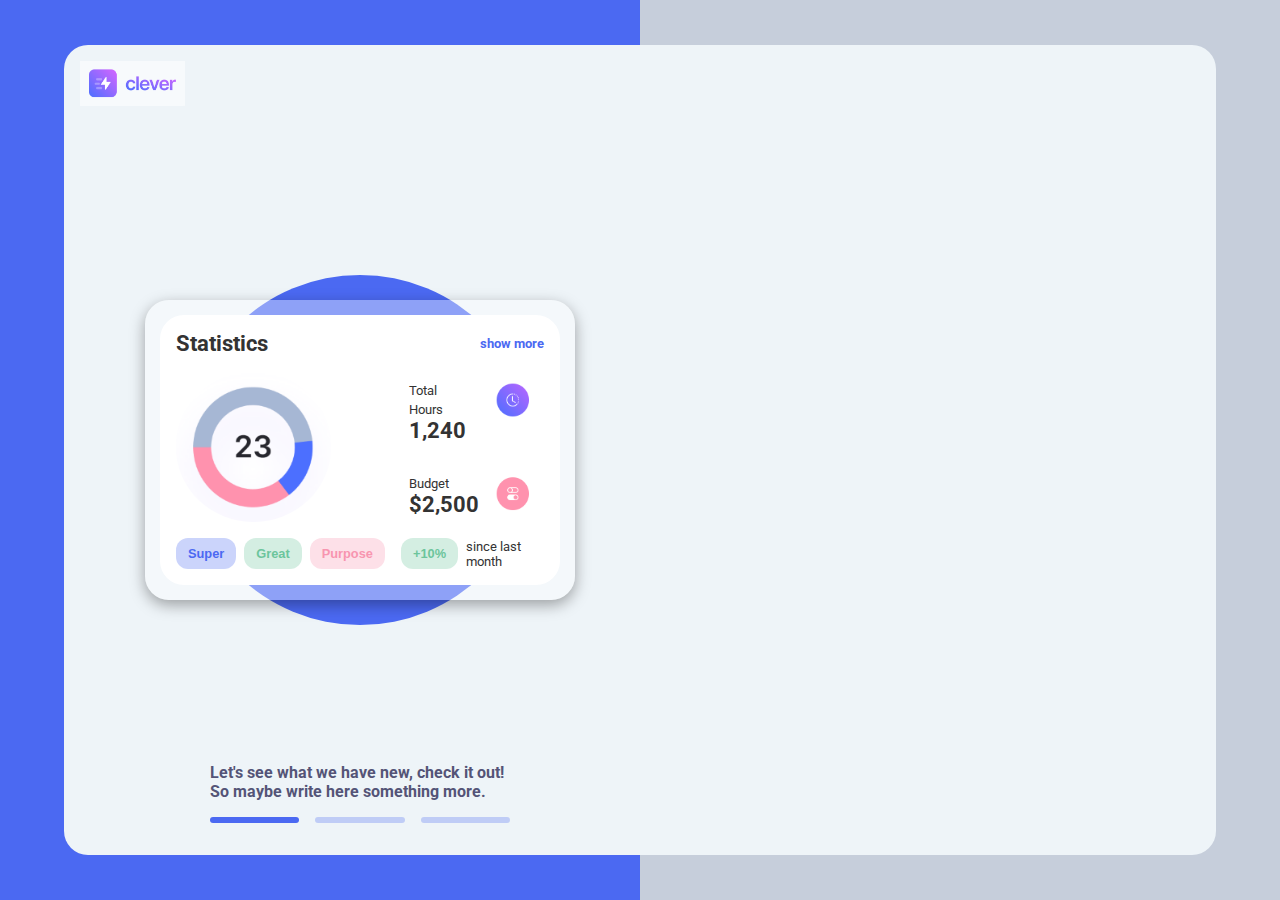
==== first-challenge-design/index.html @ fcada34f "completed first sied" ====
<!DOCTYPE html>
<html lang="en">

<head>
    <meta charset="UTF-8">
    <meta http-equiv="X-UA-Compatible" content="IE=edge">
    <meta name="viewport" content="width=device-width, initial-scale=1.0">
    <link rel="stylesheet" href="./style.css">
    <link rel="preconnect" href="https://fonts.googleapis.com">
<link rel="preconnect" href="https://fonts.gstatic.com" crossorigin>
<link href="https://fonts.googleapis.com/css2?family=Roboto:wght@100;300;400;500;700;900&display=swap" rel="stylesheet">
    <title>Klab Design</title>
</head>

<body>
    <main>
        <div class="container">
            <section class="left">
                <div class="logo">
                    <img src="./images/logo.png" alt="Clever">
                </div>

                <div class="analytics">
                    <div class="analytics__circle"></div>
                    <div class="analytics__drop-shadow"></div>
                    <div class="analytics__stats">
                        <div class="analytics__stats-header">
                            <h2>Statistics</h2>
                            <a href="" class="analytics__stats-link">show more</a>
                        </div>
                        <div class="analytics__charts">
                            <div class="analytics__charts-overall">
                                <img src="./images/chart.png" class="overall_img" alt="chart">
                                <div class="analytics__buttons">
                                    <button class="primary">Super</button>
                                    <button class="success">Great</button>
                                    <button class="danger">Purpose</button>
                                </div>
                            </div>
                            <div class="analytics__charts-totals">
                                <div class="analytics__charts-totals__total">
                                    <span class="total_text">
                                        <span class="total_text-caption">Total Hours</span>
                                        <span class="total_text-count">1,240</span>
                                    </span>
                                    <img src="./images/alarm.png" alt="time" class="total_img">
                                </div>
                                <div class="analytics__charts-totals__total">
                                    <span class="total_text">
                                        <span class="total_text-caption">Budget</span>
                                        <span class="total_text-count">$2,500</span>
                                    </span>
                                    <img src="./images/money.png" alt="time" class="total_img">
                                </div>
                                <div class="analytics__buttons">
                                    <button class="success">+10%</button>
                                    <span>since last month</span>
                                </div>
                            </div>
                        </div>
                    </div>
                </div>

                <div class="left__footer">
                    <div class="left_footer-text">
                        Let's see what we have new, check it out! So
                         maybe write here something more.
                    </div>
                    <div class="left_footer-bars">
                        <span class="left_footer-bar"></span>
                        <span class="left_footer-bar"></span>
                        <span class="left_footer-bar"></span>
                    </div>
                </div>
            </section>
        </div>
    </main>
</body>

</html>
---- first-challenge-design/style.css ----
*,
*::before,
*::after {
    box-sizing: border-box;
    padding: 0;
    margin: 0;
}


html,
body {
    margin: 0;
    min-height: 100vh;
}

:root {
    --royal-blue: #4b69f2;
    --royal-blue-opacity: #4b6af24a;
    --white-ash: #eef4f8;
    --purple: #9ca9dc;
    --portage: #976af4;
    --pink: #f895b0;
    --pink-opacity: #f895b04a;
    --heather: #c6cedb;
    --green: #6cc59c;
    --green-opacity: #6cc59c4a;
    --buttercup: #f0b71c;
    --tea: #c1bbb0;
    --radius: 1.50rem;
    color: #333;
    font-family: 'Roboto', sans-serif;
}

main {
    min-height: 100vh;
    display: flex;
    align-items: center;
    justify-content: center;
    position: relative;
}

main::before {
    content: "";
    position: absolute;
    inset: 0;
    left: 50%;
    background-color: var(--heather);
    z-index: -1;
}

main::after {
    content: "";
    position: absolute;
    inset: 0;
    right: 50%;
    background-color: var(--royal-blue);
    z-index: -1;
}

.container {
    width: 90vw;
    height: 90vh;
    background-color: var(--white-ash);
    border-radius: var(--radius);
    padding: 1rem;
    display: grid;
    grid-template-columns: 1fr 1fr;
}


.container .left {
    display: flex;
    flex-direction: column;
    justify-content: space-between;
    position: relative;
}

.container .left .logo {
    margin-bottom: 1rem;
}

.analytics__circle {
    position: absolute;
    /* z-index: -1; */
    width:350px;
    height: 350px;
    border-radius: 50%;
    align-self: center;
    justify-self: center;
    background-color: var(--royal-blue);

    top: 50%;
    left: 50%;
    transform: translate(-50%, -50%);
}

.analytics__drop-shadow {
    position: absolute;
    /* z-index: -1; */
    width: 430px;
    height: 300px;
    border-radius: var(--radius);
    align-self: center;

    top: 50%;
    left: 50%;
    transform: translate(-50%, -50%);
    justify-self: center;
    backdrop-filter: blur(.5px);
    background-color: rgba(255, 255, 255, 0.375);
    box-shadow: rgba(0, 0, 0, 0.35) 0px 5px 15px;
}
.analytics__stats {
    display: flex;
    flex-direction: column;
    padding: 1rem;
    gap: 1rem;
    position: absolute;
    width: 400px;
    height: 270px;
    border-radius: var(--radius);
    align-self: center;
    /* box-shadow: ; */
    top: 50%;
    /* border: 2px solid black; */
    left: 50%;
    transform: translate(-50%, -50%);
    justify-self: center;
    background-color: rgba(255, 255, 255);
}
.analytics__charts {
    flex: 1;
    display: grid;
    grid-template-columns: 1fr  1fr;
    gap: 1rem;
}

.analytics__charts-overall {
    display: flex;
    flex-direction: column;
    justify-content: space-between;
}

.analytics__stats-header {
    display: flex;
    justify-content: space-between;
    align-items: center;
    font-size: .9rem;
}

.analytics__stats-link {
    color: var(--royal-blue);
    text-decoration: none;
    font-size: .8rem;
    font-weight: bold;
}

.overall_img {
    height: 150px;
    width: 155px;
    border-radius: 50%;
}

.analytics__charts-totals {
    display: flex;
    justify-content: space-between;
    gap: .5rem;
    flex-direction: column;
}

.analytics__charts-totals__total {
    display: grid;
    grid-template-columns: 1fr 1fr;
    padding: .5rem;
}

.total_text-caption {
    font-size: .8rem;
}
.total_text-count {
    font-size: 1.35rem;
    font-weight: bold;
}

.total_img {
    height: 40px;
    width: 45px;
    border-radius: 50%;
    justify-self: flex-end;
    grid-column-start: 2;
    grid-row-end: 0;
}

.analytics__buttons {
    grid-column-start: 1;
    grid-column-end: 3;
    display: flex;
    align-items: center;
    font-size: small;
    gap: .5rem;
}

.analytics__buttons button {
    border: 0;
    padding: .5rem .75rem;
    border-radius: .75rem;
    font-weight: bold;
    font-size: .8rem!important;
}

button.success {
    color: var(--green);
    background-color: var(--green-opacity);
}
button.primary {
    color: var(--royal-blue);
    background-color: var(--royal-blue-opacity);
}
button.danger {
    color: var(--pink);
    background-color: var(--pink-opacity);
}

.left__footer {
    display: flex;
    flex-direction: column;
    width: 300px;
    align-self: center;
    font-weight: 700;
    color: rgb(84, 84, 119);
    gap: 1rem;
    margin-bottom: 1rem;
}

.left_footer-bars {
    display: flex;
    align-items: center;
    justify-content: center;
    gap: 1rem;
}

.left_footer-bar {
    height: 5.7px;
    flex: 1;
    border-radius: var(--radius);
    background-color: var(--royal-blue-opacity);
}

.left_footer-bar:first-of-type {
    background-color: var(--royal-blue);
}
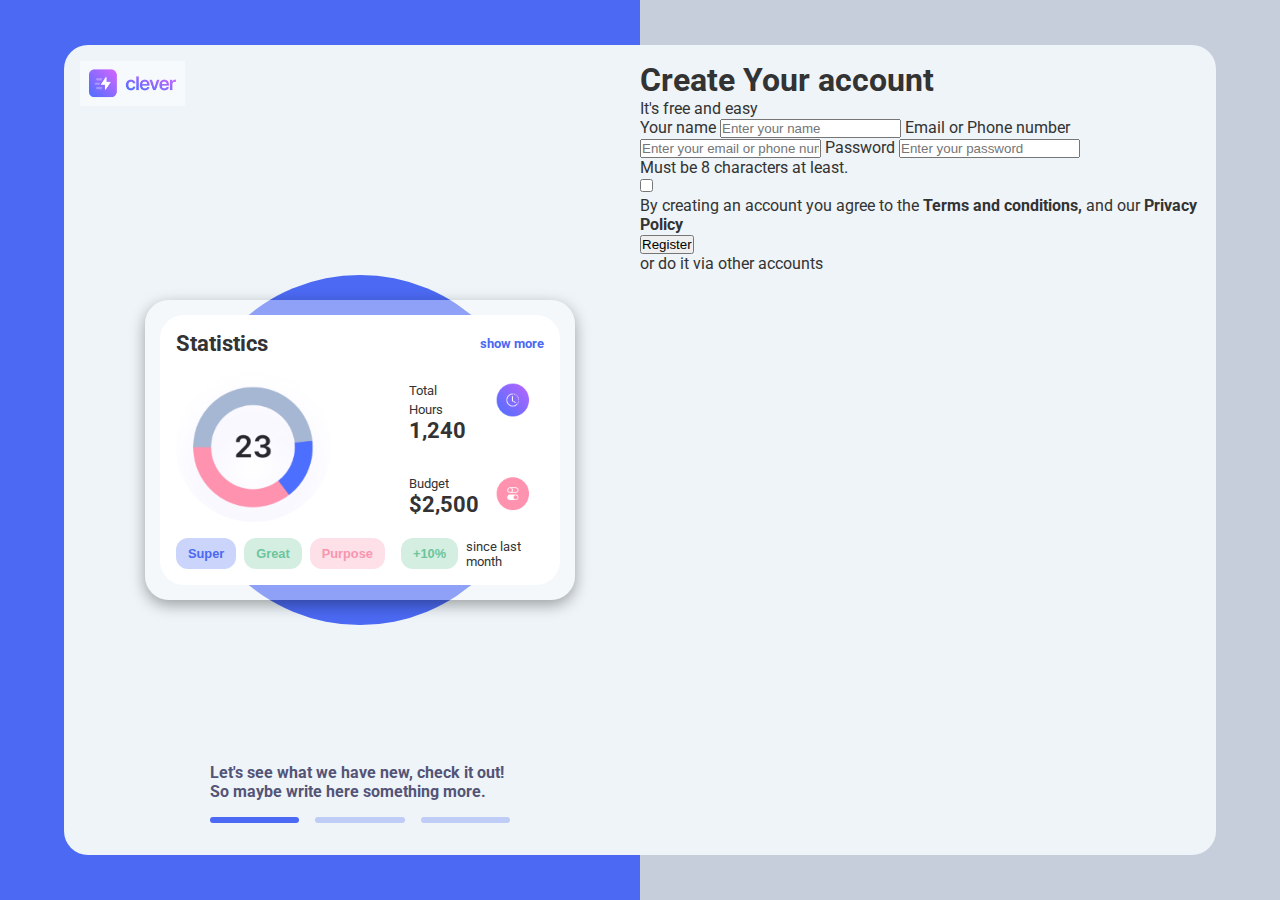
==== commit a568237e: "add new changes" ====
--- a/first-challenge-design/index.html
+++ b/first-challenge-design/index.html
@@ -7,8 +7,9 @@
     <meta name="viewport" content="width=device-width, initial-scale=1.0">
     <link rel="stylesheet" href="./style.css">
     <link rel="preconnect" href="https://fonts.googleapis.com">
-<link rel="preconnect" href="https://fonts.gstatic.com" crossorigin>
-<link href="https://fonts.googleapis.com/css2?family=Roboto:wght@100;300;400;500;700;900&display=swap" rel="stylesheet">
+    <link rel="preconnect" href="https://fonts.gstatic.com" crossorigin>
+    <link href="https://fonts.googleapis.com/css2?family=Roboto:wght@100;300;400;500;700;900&display=swap"
+        rel="stylesheet">
     <title>Klab Design</title>
 </head>
 
@@ -64,7 +65,7 @@
                 <div class="left__footer">
                     <div class="left_footer-text">
                         Let's see what we have new, check it out! So
-                         maybe write here something more.
+                        maybe write here something more.
                     </div>
                     <div class="left_footer-bars">
                         <span class="left_footer-bar"></span>
@@ -73,6 +74,31 @@
                     </div>
                 </div>
             </section>
+
+            <section class="right">
+                <div class="right__header">
+                    <h1 class="right__header-title">Create Your account</h1>
+                    <p class="right__header-subtitle">It's free and easy</p>
+                </div>
+                <div class="signup">
+                    <form class="signup__form" action="">
+                        <label for="name">Your name</label>
+                        <input type="text" id="name" placeholder="Enter your name" />
+                        <label>Email or Phone number</label>
+                        <input type="text" placeholder="Enter your email or phone number" />
+                        <label>Password</label>
+                        <input type="text" placeholder="Enter your password" />
+                        <div class="signup__form-helptext">Must be 8 characters at least.</div>
+                        <label class="signup__form-checklabel" for="check">
+                            <input type="checkbox" id="check" />
+                            <p>By creating an account you agree to the <strong>Terms and conditions,</strong>
+                                and our <strong>Privacy Policy</strong></p>
+                        </label>
+                        <button class="signup__form-button">Register</button>
+                    </form>
+                    <div class="signup__helptext">or do it via other accounts</div>
+                </div>
+            </section>
         </div>
     </main>
 </body>
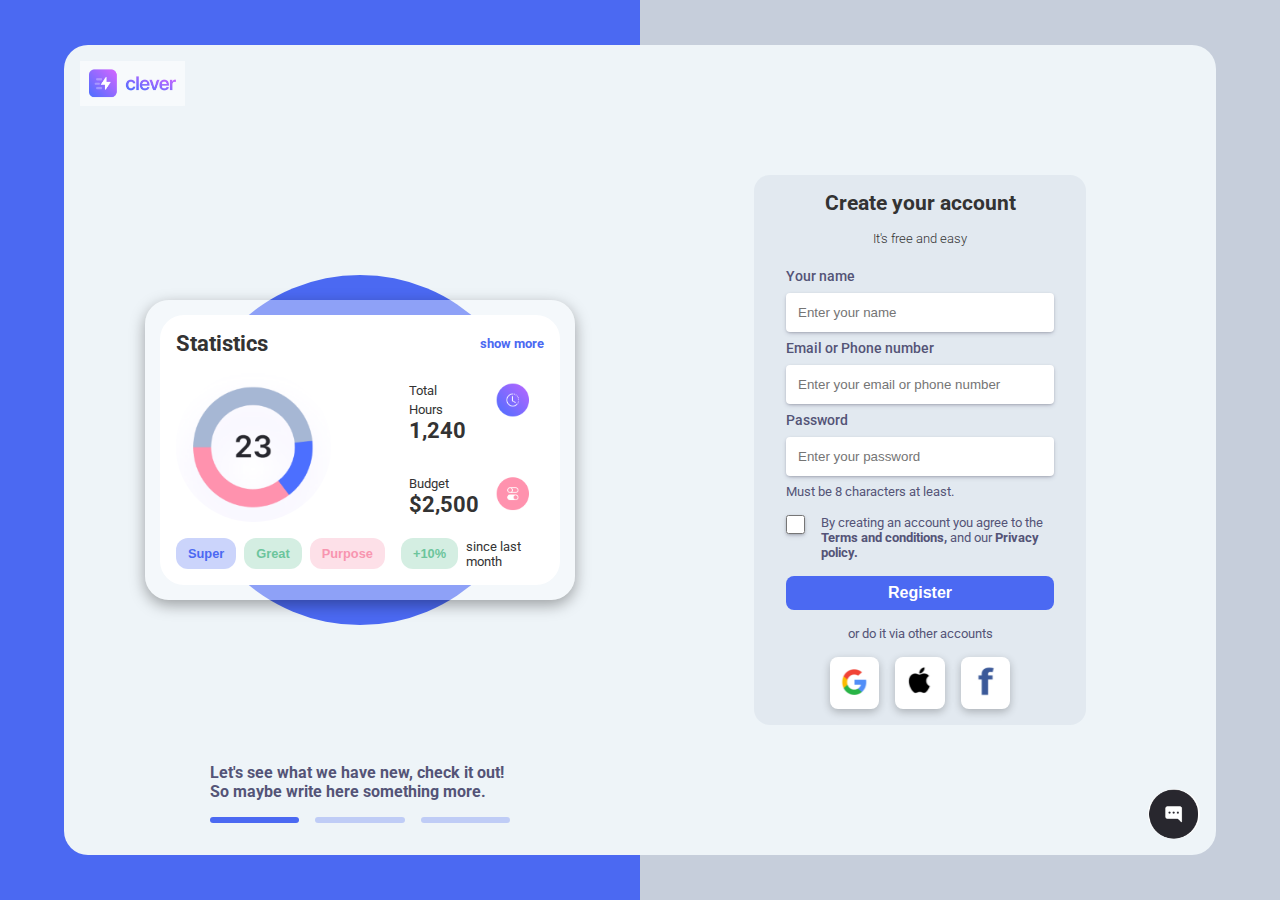
==== commit 006a9037: "design done" ====
--- a/first-challenge-design/index.html
+++ b/first-challenge-design/index.html
@@ -77,7 +77,7 @@
 
             <section class="right">
                 <div class="right__header">
-                    <h1 class="right__header-title">Create Your account</h1>
+                    <h1 class="right__header-title">Create your account</h1>
                     <p class="right__header-subtitle">It's free and easy</p>
                 </div>
                 <div class="signup">
@@ -92,13 +92,28 @@
                         <label class="signup__form-checklabel" for="check">
                             <input type="checkbox" id="check" />
                             <p>By creating an account you agree to the <strong>Terms and conditions,</strong>
-                                and our <strong>Privacy Policy</strong></p>
+                                and our <strong>Privacy policy.</strong></p>
                         </label>
                         <button class="signup__form-button">Register</button>
                     </form>
                     <div class="signup__helptext">or do it via other accounts</div>
+                    <div class="signup__options">
+                        <div class="signup__options-option">
+                            <img src="./images/google.png" alt="google">
+                        </div>
+                        <div class="signup__options-option">
+                            <img src="./images/apple.png" alt="apple">
+                        </div>
+                        <div class="signup__options-option">
+                            <img src="./images/facebook.png" alt="facebook">
+                        </div>
+                    </div>
                 </div>
+
             </section>
+            <div class="container__cornerimg">
+                <img src="./images/chat.png" alt="chat">
+            </div>
         </div>
     </main>
 </body>
--- a/first-challenge-design/style.css
+++ b/first-challenge-design/style.css
@@ -22,6 +22,7 @@
     --pink: #f895b0;
     --pink-opacity: #f895b04a;
     --heather: #c6cedb;
+    --heather-opacity: #c6cedb4a;
     --green: #6cc59c;
     --green-opacity: #6cc59c4a;
     --buttercup: #f0b71c;
@@ -65,6 +66,7 @@
     padding: 1rem;
     display: grid;
     grid-template-columns: 1fr 1fr;
+    position: relative;
 }
 
 
@@ -82,7 +84,7 @@
 .analytics__circle {
     position: absolute;
     /* z-index: -1; */
-    width:350px;
+    width: 350px;
     height: 350px;
     border-radius: 50%;
     align-self: center;
@@ -110,6 +112,7 @@
     background-color: rgba(255, 255, 255, 0.375);
     box-shadow: rgba(0, 0, 0, 0.35) 0px 5px 15px;
 }
+
 .analytics__stats {
     display: flex;
     flex-direction: column;
@@ -128,10 +131,11 @@
     justify-self: center;
     background-color: rgba(255, 255, 255);
 }
+
 .analytics__charts {
     flex: 1;
     display: grid;
-    grid-template-columns: 1fr  1fr;
+    grid-template-columns: 1fr 1fr;
     gap: 1rem;
 }
 
@@ -177,6 +181,7 @@
 .total_text-caption {
     font-size: .8rem;
 }
+
 .total_text-count {
     font-size: 1.35rem;
     font-weight: bold;
@@ -205,17 +210,19 @@
     padding: .5rem .75rem;
     border-radius: .75rem;
     font-weight: bold;
-    font-size: .8rem!important;
+    font-size: .8rem !important;
 }
 
 button.success {
     color: var(--green);
     background-color: var(--green-opacity);
 }
+
 button.primary {
     color: var(--royal-blue);
     background-color: var(--royal-blue-opacity);
 }
+
 button.danger {
     color: var(--pink);
     background-color: var(--pink-opacity);
@@ -248,4 +255,136 @@
 
 .left_footer-bar:first-of-type {
     background-color: var(--royal-blue);
+}
+
+.right {
+    display: flex;
+    align-items: center;
+    flex-direction: column;
+    background-color: var(--heather-opacity);
+    padding: 1rem;
+    border-radius: 1rem;
+    align-self: center;
+    justify-self: center;
+    max-width: 400px;
+}
+.signup {
+    display: flex;
+    align-items: center;
+    flex-direction: column;
+}
+
+.right__header {
+    display: flex;
+    flex-direction: column;
+    align-items: center;
+    gap: 1rem;
+    margin-bottom: .35rem;
+}
+
+.right__header-title {
+    font-size: 1.3rem;
+    font-weight: bold;
+}
+
+.right__header-subtitle {
+    font-weight: 300;
+    font-size: small;
+}
+
+.signup__form {
+    display: flex;
+    flex-direction: column;
+    gap: .5rem;
+    max-width: 300px;
+    padding: 1rem;
+    border-radius: 1rem;
+}
+
+.signup__form input {
+    padding: .75rem;
+    border-radius: .25rem;
+    border: 0;
+    background-color: white;
+    box-shadow: rgba(50, 50, 93, 0.25) 0px 2px 5px -1px, rgba(0, 0, 0, 0.3) 0px 1px 3px -1px;
+    outline: none;
+}
+
+.signup__form label {
+    font-weight: 500;
+    font-size: .9rem;
+    color: rgb(84, 84, 119);
+}
+
+.signup__form-helptext, .signup__helptext {
+    color: rgb(84, 84, 119);
+    font-size: small;
+}
+
+.signup__form-checklabel {
+    margin: .5rem 0;
+    display: grid;
+    grid-template-columns: auto 1fr;
+    align-items: flex-start; 
+    gap: 1rem;
+}
+
+.signup__form-checklabel input{
+    position: relative;
+    height: 1.2rem;
+    width: 1.2rem;
+    border-color: var(--heather);
+    cursor: pointer;
+}
+
+.signup__form-checklabel p {
+    font-weight: 400;
+    font-size: .8rem;
+}
+
+.signup__form-button {
+    border: 0;
+    background-color: var(--royal-blue);
+    color: white;
+    padding: .5rem .75rem;
+    font-weight: 600;
+    font-size: 1rem;
+    border-radius: .5rem;
+    cursor: pointer;
+}
+
+.signup__options {
+    display: flex;
+    align-items: center;
+    justify-content: center;
+    gap: 1rem;
+    margin-top: 1rem;
+}
+
+.signup__options-option {
+    padding: .5rem;
+    border-radius: .5rem;
+    background-color: white;
+    box-shadow: rgba(0, 0, 0, 0.24) 0px 3px 8px;
+    cursor: pointer;
+}
+
+.signup__options-option img {
+    height: 2rem;
+    width: 2.1rem;
+}
+
+.container__cornerimg {
+    position: absolute;
+    bottom: 1rem;
+    right: 1rem;
+    border-radius: 50%;
+    display: flex;
+    align-items: center;
+    justify-content: center;
+    overflow: hidden;
+    height: 50px;
+    width: 52px;
+    left: auto;
+    top: auto;
 }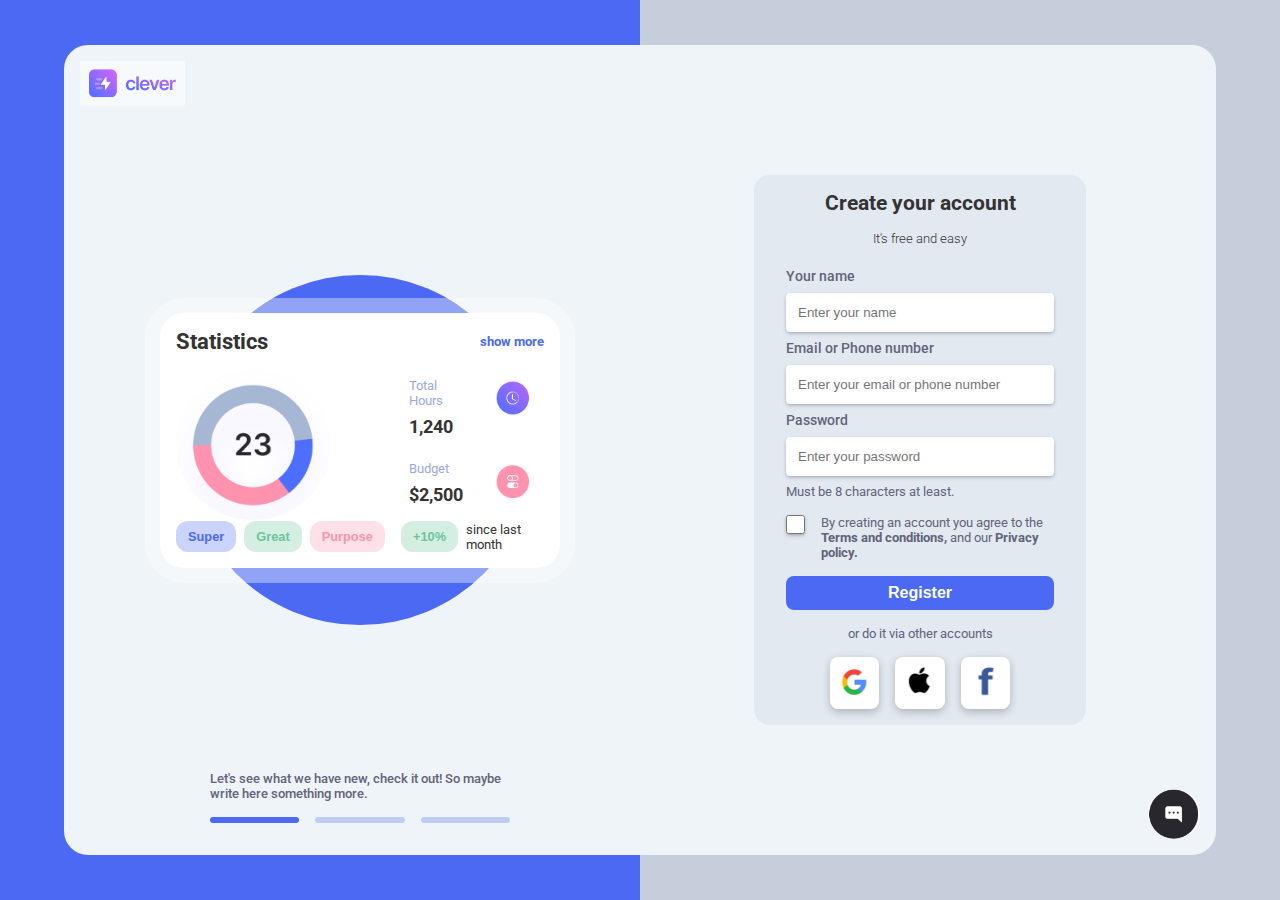
==== commit d8bd7574: "fxd bugs and few improvements" ====
--- a/first-challenge-design/index.html
+++ b/first-challenge-design/index.html
@@ -21,8 +21,8 @@
                     <img src="./images/logo.png" alt="Clever">
                 </div>
 
+                <div class="left__circle"></div>
                 <div class="analytics">
-                    <div class="analytics__circle"></div>
                     <div class="analytics__drop-shadow"></div>
                     <div class="analytics__stats">
                         <div class="analytics__stats-header">
@@ -40,16 +40,16 @@
                             </div>
                             <div class="analytics__charts-totals">
                                 <div class="analytics__charts-totals__total">
-                                    <span class="total_text">
-                                        <span class="total_text-caption">Total Hours</span>
-                                        <span class="total_text-count">1,240</span>
+                                    <span class="total__text">
+                                        <span class="total__text-caption">Total Hours</span>
+                                        <span class="total__text-count">1,240</span>
                                     </span>
                                     <img src="./images/alarm.png" alt="time" class="total_img">
                                 </div>
                                 <div class="analytics__charts-totals__total">
-                                    <span class="total_text">
-                                        <span class="total_text-caption">Budget</span>
-                                        <span class="total_text-count">$2,500</span>
+                                    <span class="total__text">
+                                        <span class="total__text-caption">Budget</span>
+                                        <span class="total__text-count">$2,500</span>
                                     </span>
                                     <img src="./images/money.png" alt="time" class="total_img">
                                 </div>
--- a/first-challenge-design/style.css
+++ b/first-challenge-design/style.css
@@ -28,6 +28,7 @@
     --buttercup: #f0b71c;
     --tea: #c1bbb0;
     --radius: 1.50rem;
+    --text-accent: rgb(99, 99, 122);
     color: #333;
     font-family: 'Roboto', sans-serif;
 }
@@ -77,18 +78,11 @@
     position: relative;
 }
 
-.container .left .logo {
-    margin-bottom: 1rem;
-}
-
-.analytics__circle {
+.left__circle {
     position: absolute;
-    /* z-index: -1; */
     width: 350px;
     height: 350px;
     border-radius: 50%;
-    align-self: center;
-    justify-self: center;
     background-color: var(--royal-blue);
 
     top: 50%;
@@ -96,40 +90,18 @@
     transform: translate(-50%, -50%);
 }
 
-.analytics__drop-shadow {
-    position: absolute;
-    /* z-index: -1; */
-    width: 430px;
-    height: 300px;
+.analytics__stats {
+    display: flex;
+    flex-direction: column;
+    padding: 1rem;
+    gap: 1rem;
+    margin: 0 auto;
+    position: relative;
+    z-index: 2;
     border-radius: var(--radius);
-    align-self: center;
-
-    top: 50%;
-    left: 50%;
-    transform: translate(-50%, -50%);
-    justify-self: center;
-    backdrop-filter: blur(.5px);
-    background-color: rgba(255, 255, 255, 0.375);
-    box-shadow: rgba(0, 0, 0, 0.35) 0px 5px 15px;
-}
-
-.analytics__stats {
-    display: flex;
-    flex-direction: column;
-    padding: 1rem;
-    gap: 1rem;
-    position: absolute;
-    width: 400px;
-    height: 270px;
-    border-radius: var(--radius);
-    align-self: center;
-    /* box-shadow: ; */
-    top: 50%;
-    /* border: 2px solid black; */
-    left: 50%;
-    transform: translate(-50%, -50%);
-    justify-self: center;
+    max-width: 400px;
     background-color: rgba(255, 255, 255);
+    box-shadow: 0 0 0 15px rgba(255, 255, 255, 0.392);
 }
 
 .analytics__charts {
@@ -178,12 +150,19 @@
     padding: .5rem;
 }
 
-.total_text-caption {
+.total__text {
+    display: flex;
+    flex-direction: column;
+    gap: .5rem;
+}
+
+.total__text-caption {
     font-size: .8rem;
-}
-
-.total_text-count {
-    font-size: 1.35rem;
+    color: var(--purple);
+}
+
+.total__text-count {
+    font-size: 1.14rem;
     font-weight: bold;
 }
 
@@ -232,9 +211,10 @@
     display: flex;
     flex-direction: column;
     width: 300px;
+    font-size: 13px;
     align-self: center;
-    font-weight: 700;
-    color: rgb(84, 84, 119);
+    font-weight: 500;
+    color: var(--text-accent);
     gap: 1rem;
     margin-bottom: 1rem;
 }
@@ -268,6 +248,7 @@
     justify-self: center;
     max-width: 400px;
 }
+
 .signup {
     display: flex;
     align-items: center;
@@ -313,11 +294,12 @@
 .signup__form label {
     font-weight: 500;
     font-size: .9rem;
-    color: rgb(84, 84, 119);
-}
-
-.signup__form-helptext, .signup__helptext {
-    color: rgb(84, 84, 119);
+    color: var(--text-accent);
+}
+
+.signup__form-helptext,
+.signup__helptext {
+    color: var(--text-accent);
     font-size: small;
 }
 
@@ -325,11 +307,11 @@
     margin: .5rem 0;
     display: grid;
     grid-template-columns: auto 1fr;
-    align-items: flex-start; 
-    gap: 1rem;
-}
-
-.signup__form-checklabel input{
+    align-items: flex-start;
+    gap: 1rem;
+}
+
+.signup__form-checklabel input {
     position: relative;
     height: 1.2rem;
     width: 1.2rem;
